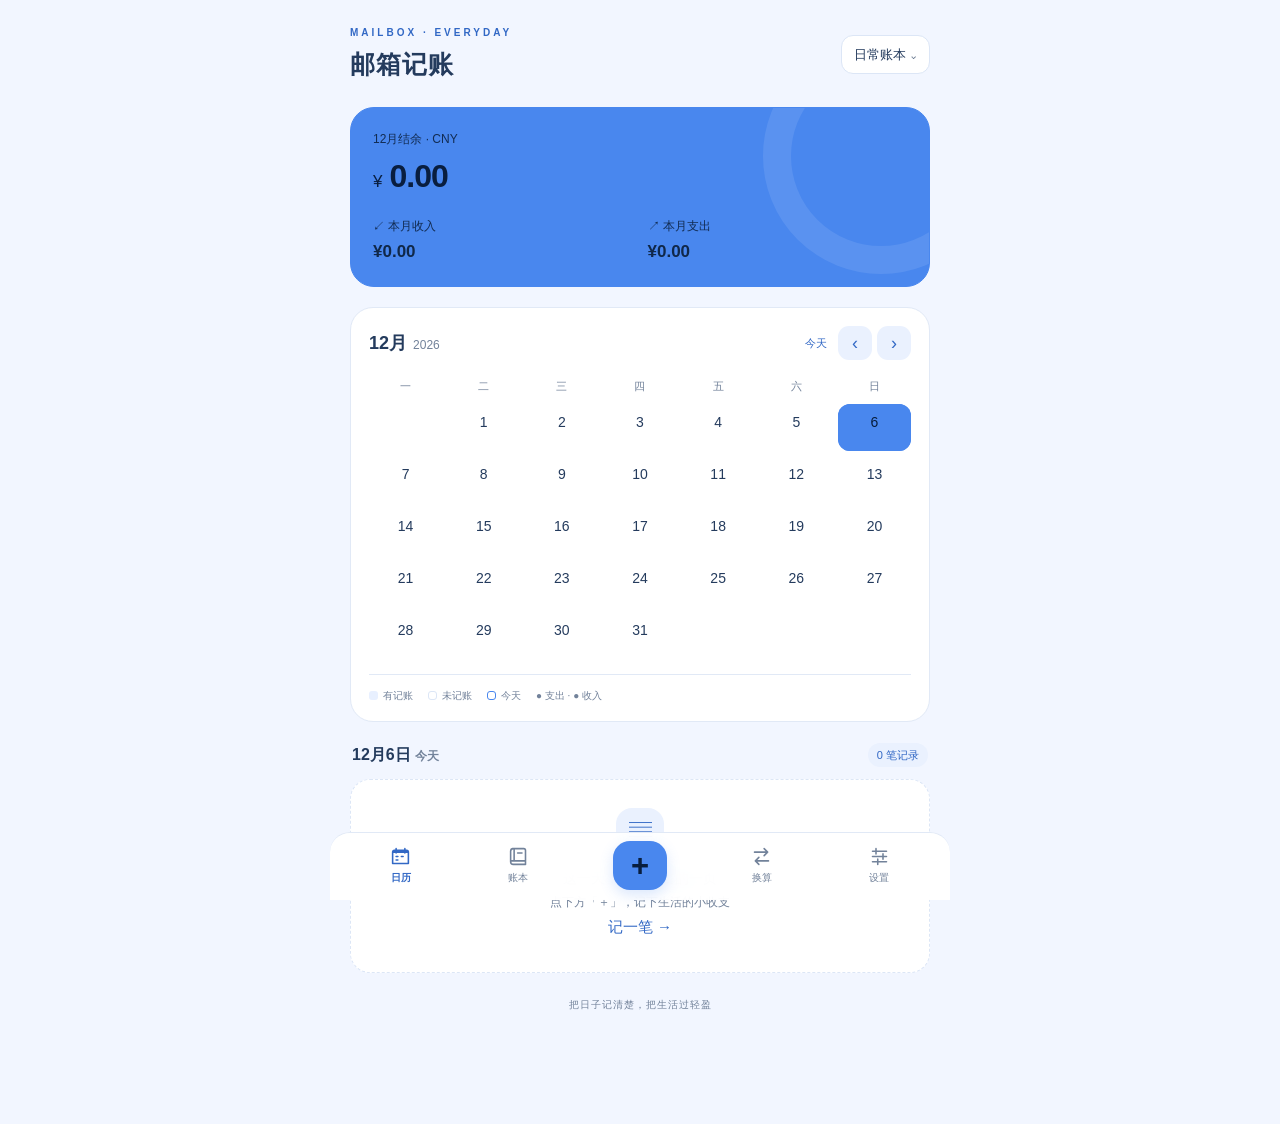
==== mailbox-ledger/app/src/main/assets/index.html @ 7784c0eb "Add files via upload" ====
<!DOCTYPE html>
<html lang="zh-CN"><head><meta charset="UTF-8"><meta name="viewport" content="width=device-width, initial-scale=1, viewport-fit=cover"><meta http-equiv="Content-Security-Policy" content="default-src 'self'; script-src 'self'; style-src 'self'; img-src 'self' data:; connect-src 'none'; object-src 'none'; base-uri 'none'"><title>邮箱记账</title><link rel="stylesheet" href="style.css"></head>
<body><div id="app"></div><div id="overlay" class="overlay hidden"><section id="sheet" class="sheet" role="dialog" aria-modal="true" aria-label="记账表单"></section></div><div id="toast" role="status"></div><script src="money.js"></script><script src="app.js"></script></body></html>
---- mailbox-ledger/app/src/main/assets/style.css ----
:root{--bg:#eff7fd;--blue:#2889c9;--ink:#203d54;--muted:#7991a4;--line:#e5eff6;--soft:#e4f2fc;--green:#368b79;--red:#c5756f}*{box-sizing:border-box}body{margin:0;background:var(--bg);color:var(--ink);font:15px/1.5 -apple-system,BlinkMacSystemFont,"Segoe UI","Noto Sans",sans-serif;-webkit-tap-highlight-color:transparent}button,input,select,textarea{font:inherit}button{cursor:pointer;border:0;color:inherit;background:none}button:disabled{opacity:.5;cursor:default}input,select,textarea{width:100%;border:1px solid #dce9f2;border-radius:13px;background:#f7fbfe;color:var(--ink);padding:13px 12px;outline:0;min-height:47px}input:focus,select:focus,textarea:focus{border-color:#66b0df;box-shadow:0 0 0 3px #e1f1fc}input[type=checkbox]{width:20px;min-height:20px;accent-color:var(--blue)}textarea{resize:vertical;min-height:80px}h1,h2,h3,p{margin:0}h1{font-size:25px;letter-spacing:1px}h2{font-size:21px}h3{font-size:16px}.wrap{max-width:620px;margin:auto;padding:25px 20px 112px}.header{display:flex;justify-content:space-between;align-items:center;margin-bottom:23px}.eyebrow{font-size:10px;font-weight:700;letter-spacing:3px;color:#73a2c3;margin-bottom:6px}.subtle{color:var(--muted);font-size:12px}.sun{width:46px;height:46px;border-radius:16px;background:#deeffb;display:grid;place-items:center;color:#328dca;font-size:27px}.book-switch{border:1px solid #d9eaf5;border-radius:12px;background:#ffffffb0;padding:9px 12px;max-width:170px;font-size:13px}.summary{background:linear-gradient(115deg,#d8edfc,#e7f5ff);border:1px solid #d3e9f9;border-radius:24px;padding:22px;position:relative;overflow:hidden;margin-bottom:20px}.summary:after{content:'';width:180px;height:180px;border:28px solid #ffffff33;border-radius:50%;position:absolute;right:-70px;top:-70px;pointer-events:none}.summary .label{font-size:12px;color:#6085a2}.balance{font-size:32px;font-weight:650;letter-spacing:-1px;margin:4px 0 17px;font-variant-numeric:tabular-nums;overflow-wrap:anywhere}.balance small{font-size:17px;font-weight:400;margin-right:7px;letter-spacing:0}.summary-bottom{display:grid;grid-template-columns:1fr 1fr;gap:15px}.stat-num{font-size:17px;font-weight:600;margin-top:4px;overflow-wrap:anywhere}.stat-num.in{color:#3e8a84}.stat-num.out{color:#437ca7}.card{background:white;border:1px solid #e5eff7;border-radius:23px;padding:18px;margin-bottom:19px}.monthbar{display:flex;align-items:center;justify-content:space-between;margin-bottom:18px}.monthtitle{font-size:18px;font-weight:650}.monthtitle small{font-size:12px;font-weight:400;color:var(--muted);margin-left:6px}.month-actions{display:flex;gap:5px;align-items:center}.round{height:34px;min-width:34px;border-radius:11px;background:#f0f7fc;color:#568bab;font-size:18px}.today-btn{font-size:11px;padding:6px;color:var(--blue)}.week,.days{display:grid;grid-template-columns:repeat(7,minmax(0,1fr));gap:5px}.week{font-size:11px;color:#8ca0b0;text-align:center;margin-bottom:9px}.day{height:47px;border-radius:12px;display:flex;flex-direction:column;align-items:center;justify-content:center;font-size:14px;position:relative;font-variant-numeric:tabular-nums;gap:3px}.day.recorded{background:#eaf5fd;color:#287fb7;font-weight:650}.day.today{box-shadow:inset 0 0 0 1px #79bae0}.day.selected{background:var(--blue);color:white;box-shadow:0 3px 8px #2889c922}.dots{height:6px;display:flex;gap:3px;align-items:center}.dot{display:inline-block;width:4px;height:4px;border-radius:50%;background:#4a9cd0}.dot.in{background:#69ae9e}.selected .dot{background:white}.legend{display:flex;gap:15px;align-items:center;border-top:1px solid #eff4f8;padding-top:13px;margin-top:15px;color:var(--muted);font-size:10px}.legend span{display:flex;align-items:center;gap:5px}.legend i{display:inline-block;width:9px;height:9px;border-radius:3px;background:#e2f1fc}.legend .unmarked{background:white;border:1px solid #dbe6ef}.legend .todaymark{background:white;border:1px solid #79bae0}.sectionhead{display:flex;align-items:center;justify-content:space-between;margin:21px 2px 12px}.pill{font-size:11px;background:#e1f0fa;padding:4px 9px;border-radius:20px;color:#6791ae}.empty{padding:28px 18px;text-align:center;background:#ffffffb0;border:1px dashed #d3e5f1;border-radius:20px}.empty-icon{margin:0 auto 12px;width:48px;height:48px;display:grid;place-items:center;border-radius:16px;background:#e9f4fd;color:#80afd0;font-size:23px}.empty p{font-size:14px;margin-bottom:4px}.entry{display:flex;gap:12px;align-items:center;background:white;border:1px solid #e6eff6;border-radius:17px;padding:15px;margin-bottom:10px;width:100%;text-align:left}.cat-icon{display:grid;place-items:center;width:42px;height:42px;flex-shrink:0;border-radius:14px;background:#eaf5fc;color:#5195be;font-size:19px}.entry-text{min-width:0;flex:1}.entry-title{font-size:14px;font-weight:550}.entry-note{font-size:11px;color:var(--muted);white-space:nowrap;overflow:hidden;text-overflow:ellipsis;margin-top:3px}.entry-value{text-align:right;max-width:47%;overflow-wrap:anywhere}.entry-value b{font-weight:600;font-size:15px}.entry-value small{display:block;font-size:10px;color:var(--muted);margin-top:3px}.income{color:var(--green)}.expense{color:#4b7290}.bottom{position:fixed;bottom:0;left:0;right:0;padding:8px 12px max(10px,env(safe-area-inset-bottom));background:#ffffffef;border-top:1px solid #e1edf6;display:flex;justify-content:space-around;align-items:center;z-index:20;backdrop-filter:blur(15px)}.navitem{font-size:10px;color:#92a7b7;min-width:46px;height:49px;display:flex;flex-direction:column;justify-content:center;align-items:center;gap:3px}.navitem.active{color:var(--blue);font-weight:650}.navitem svg{width:21px;height:21px;stroke:currentColor;stroke-width:1.8;fill:none;stroke-linecap:round;stroke-linejoin:round}.addbtn{width:54px;height:49px;border-radius:17px;background:var(--blue);color:white;font-size:31px;line-height:1;box-shadow:0 5px 12px #2889c931}.primary{background:var(--blue);color:white;border-radius:13px;padding:13px 18px;font-weight:550;width:100%;min-height:49px}.secondary{background:#eaf4fc;color:#4186b6;border-radius:13px;padding:12px 15px;min-height:46px}.danger{color:#bd6c64;background:#fff0ed}.form-row{display:grid;grid-template-columns:1fr 1fr;gap:12px}.field{margin:15px 0}.field label{display:block;font-size:12px;font-weight:550;color:#637f94;margin-bottom:7px}.help{font-size:11px;color:var(--muted);margin-top:7px;line-height:1.65}.notice{padding:12px 14px;background:#eaf5fd;border-radius:13px;color:#5c819c;font-size:12px;line-height:1.7;margin:13px 0}.error{background:#fff3ed;color:#aa7052}.row{display:flex;align-items:center;gap:10px}.spread{justify-content:space-between}.overlay{position:fixed;inset:0;background:#15395455;z-index:50;display:flex;align-items:flex-end;justify-content:center}.hidden{display:none!important}.sheet{width:100%;max-width:620px;max-height:94%;overflow-y:auto;background:white;border-radius:27px 27px 0 0;padding:12px 23px 26px;overscroll-behavior:contain;box-shadow:0 -10px 60px #174c7520}.handle{width:35px;height:4px;border-radius:5px;background:#d8e7f0;margin:0 auto 15px}.sheethead{display:flex;align-items:center;justify-content:space-between;margin-bottom:18px}.close{width:33px;height:33px;background:#f0f6fa;border-radius:50%;font-size:22px;color:#7895aa}.seg{display:flex;gap:5px;background:#eff6fb;border-radius:14px;padding:5px}.seg button{flex:1;padding:9px;border-radius:10px;color:#849bac}.seg button.on{background:white;box-shadow:0 2px 6px #5685a315;color:var(--blue);font-weight:600}.biginput{font-size:30px;font-weight:600;padding:14px;letter-spacing:1px}.rate-result{background:#f0f8fd;padding:14px;border-radius:14px;margin:13px 0;overflow-wrap:anywhere}.rate-result strong{font-size:24px;color:var(--blue)}.rate-result p{font-size:12px;color:#648ba7;margin-top:5px}.rate-tools{display:flex;justify-content:space-between;margin-top:8px;font-size:12px}.link{color:var(--blue);padding:5px 0}.bookcard{background:white;border:1px solid #e1edf6;border-radius:20px;padding:18px;margin-bottom:13px}.bookcard.current{border-color:#8cc6e9}.bookname{font-size:17px;font-weight:600;overflow-wrap:anywhere}.bookmeta{color:var(--muted);font-size:11px;margin-top:3px}.book-actions{display:flex;gap:16px;margin-top:14px;font-size:12px;color:var(--blue)}.pageintro{color:var(--muted);font-size:12px;margin:-10px 0 22px}.setting-row{display:flex;align-items:center;justify-content:space-between;gap:14px;margin:14px 0}.setting-title{font-size:14px}.setting-row .help{margin-top:2px}.smallbutton{font-size:12px;padding:8px 13px;border-radius:10px;background:#eaf4fc;color:#468ab8}.divider{height:1px;background:var(--line);margin:18px 0}.swap{display:block;margin:8px auto;color:var(--blue);background:#e7f3fc;width:42px;height:36px;border-radius:12px;font-size:20px}.actionstack{display:flex;flex-direction:column;gap:10px}.detail-row{display:flex;gap:15px;justify-content:space-between;padding:11px 0;border-bottom:1px solid #eef3f7;font-size:13px}.detail-row span:first-child{color:var(--muted);flex-shrink:0}.detail-row span:last-child{text-align:right;white-space:pre-wrap;overflow-wrap:anywhere}#toast{position:fixed;bottom:105px;left:50%;transform:translateX(-50%);max-width:85%;width:max-content;background:#264a65eb;color:white;padding:11px 18px;border-radius:13px;font-size:13px;z-index:100;display:none}.footer-note{text-align:center;font-size:10px;color:#92aaba;margin-top:24px;letter-spacing:1px}.confirm-actions{display:grid;grid-template-columns:1fr 1fr;gap:12px;margin-top:20px}.bookchoose{width:100%;padding:15px;display:flex;justify-content:space-between;border-bottom:1px solid var(--line);text-align:left}.days .blank{height:47px}@media(max-width:350px){.wrap{padding:20px 12px 110px}.card{padding:13px}.day,.days .blank{height:42px}.days,.week{gap:3px}.balance{font-size:28px}.sheet{padding:12px 16px 25px}}@media(min-width:700px){.bottom{left:50%;transform:translateX(-50%);max-width:620px;width:100%;border-radius:20px 20px 0 0}.overlay{align-items:center}.sheet{border-radius:26px;max-height:90%}} 

/* 邮箱主题：图片背景蓝 #4987EE，明暗模式仅调整中性表面与文字。 */
:root{color-scheme:light;--bg:#f2f6ff;--blue:#4987ee;--ink:#243b5d;--muted:#72829a;--line:#e1e9f6;--soft:#eaf1fe;--surface:#fff;--field:#f6f9ff;--border:#dce6f6;--link:#3268c5;--record:#e8f0ff;--green:#31826e;--toast:#243d63ef;--danger-bg:#fff0ed;--danger-text:#a85e55;--overlay:#152c5359;--nav:#ffffffef}
:root[data-theme=dark]{color-scheme:dark;--bg:#090d14;--ink:#e9effb;--muted:#9aabc2;--line:#283348;--soft:#1c2a43;--surface:#141a25;--field:#101620;--border:#2b3950;--link:#8db6ff;--record:#1b3053;--green:#7fceb5;--toast:#334a70f5;--danger-bg:#362322;--danger-text:#f0aaa0;--overlay:#00000099;--nav:#141a25f2}
body{background:var(--bg);color:var(--ink)}
input,select,textarea{background:var(--field);border-color:var(--border);color:var(--ink)}
input:focus,select:focus,textarea:focus{border-color:var(--blue);box-shadow:0 0 0 3px var(--soft)}
input::placeholder,textarea::placeholder{color:var(--muted);opacity:.9}
.eyebrow{color:var(--link)}.book-switch{background:var(--surface);border-color:var(--border)}
.summary{background:#4987ee;border-color:#4987ee}.summary .label{color:#122c53}.balance{color:#091e3f}.stat-num.in,.stat-num.out{color:#102849}
.summary:after{border-color:#ffffff18}.summary .label,.summary .stat-num{position:relative;z-index:1}
.card,.entry,.bookcard{background:var(--surface);border-color:var(--line)}.empty{background:var(--surface);border-color:var(--border)}
.round,.pill,.empty-icon,.cat-icon,.secondary,.smallbutton,.swap{background:var(--soft);color:var(--link)}
.day.recorded{background:var(--record);color:var(--link)}.day.today{box-shadow:inset 0 0 0 1px var(--blue)}.day.selected{background:var(--blue);color:#071d3d}
.day .dot{background:var(--blue)}.day .dot.in{background:var(--green)}.day.selected .dot{background:#0c264b}.day.selected .dot.in{background:#d0ffed}
.week,.legend{color:var(--muted)}.legend{border-color:var(--line)}.legend i{background:var(--record)}.legend .unmarked{background:var(--surface);border-color:var(--border)}.legend .todaymark{background:var(--surface);border-color:var(--blue)}
.bottom{background:var(--nav);border-color:var(--line)}.navitem{color:var(--muted)}.navitem.active{color:var(--link)}
.addbtn,.primary{background:var(--blue);color:#081e3e;font-weight:650}.addbtn{box-shadow:0 5px 14px #4987ee33}
.entry-title{color:var(--ink)}.income{color:var(--green)}.expense{color:var(--ink)}
.overlay{background:var(--overlay)}.sheet{background:var(--surface)}.handle{background:var(--border)}.close{background:var(--soft);color:var(--muted)}
.seg{background:var(--field)}.seg button{color:var(--muted)}.seg button.on{background:var(--soft);color:var(--link);box-shadow:none}
.field label,.help,.subtle,.monthtitle small,.bookmeta,.footer-note{color:var(--muted)}
.notice,.rate-result{background:var(--soft);color:var(--muted)}.rate-result strong,.rate-result p,.link,.today-btn{color:var(--link)}
.error,.danger,.primary.danger{background:var(--danger-bg);color:var(--danger-text)}
.bookcard.current{border-color:var(--blue)}.book-actions{color:var(--link)}.detail-row{border-color:var(--line)}
.brand-avatar{width:48px;height:48px;object-fit:cover;border-radius:12px;display:block}
#toast{background:var(--toast);color:#fff}
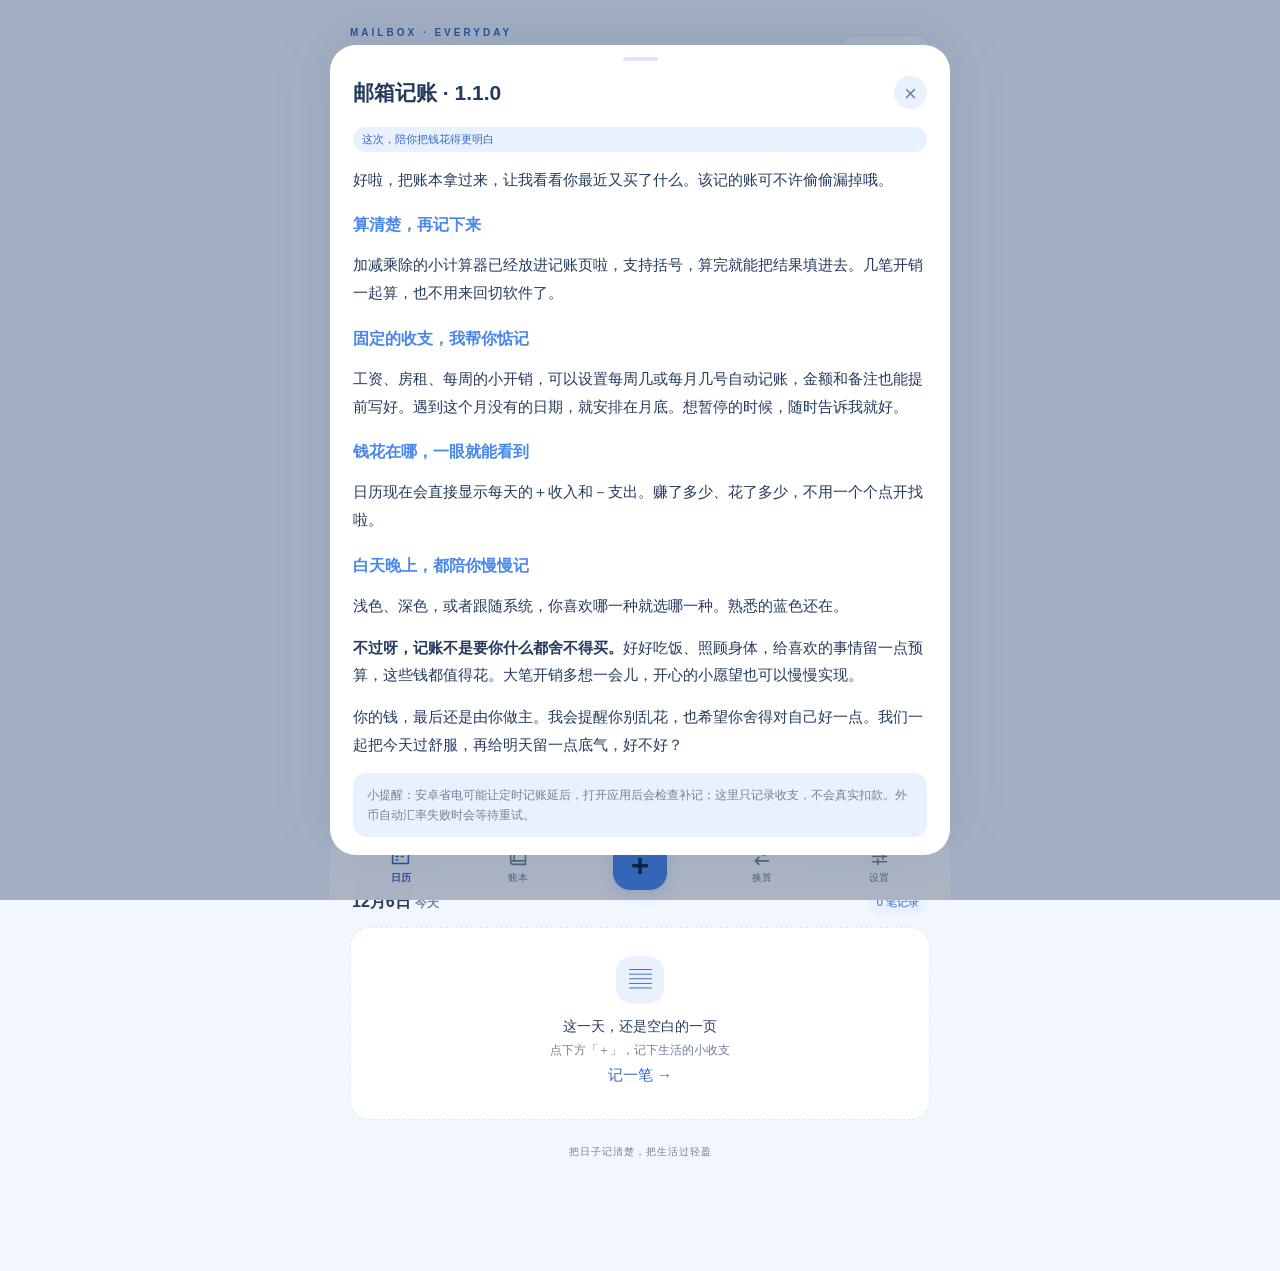
==== commit 96a2939d: "Add files via upload 1.1.0更新！！！" ====
--- a/mailbox-ledger/app/src/main/assets/index.html
+++ b/mailbox-ledger/app/src/main/assets/index.html
@@ -1,3 +1,3 @@
 <!DOCTYPE html>
 <html lang="zh-CN"><head><meta charset="UTF-8"><meta name="viewport" content="width=device-width, initial-scale=1, viewport-fit=cover"><meta http-equiv="Content-Security-Policy" content="default-src 'self'; script-src 'self'; style-src 'self'; img-src 'self' data:; connect-src 'none'; object-src 'none'; base-uri 'none'"><title>邮箱记账</title><link rel="stylesheet" href="style.css"></head>
-<body><div id="app"></div><div id="overlay" class="overlay hidden"><section id="sheet" class="sheet" role="dialog" aria-modal="true" aria-label="记账表单"></section></div><div id="toast" role="status"></div><script src="money.js"></script><script src="app.js"></script></body></html>
+<body><div id="app"></div><div id="overlay" class="overlay hidden"><section id="sheet" class="sheet" role="dialog" aria-modal="true" aria-label="记账表单"></section></div><div id="toast" role="status"></div><script src="money.js"></script><script src="calculator.js"></script><script src="recurrence.js"></script><script src="app.js"></script></body></html>
--- a/mailbox-ledger/app/src/main/assets/style.css
+++ b/mailbox-ledger/app/src/main/assets/style.css
@@ -26,3 +26,8 @@
 .bookcard.current{border-color:var(--blue)}.book-actions{color:var(--link)}.detail-row{border-color:var(--line)}
 .brand-avatar{width:48px;height:48px;object-fit:cover;border-radius:12px;display:block}
 #toast{background:var(--toast);color:#fff}
+
+/* Daily income and expense values, always visible in calendar cells. */
+.days,.week{gap:4px}.day,.days .blank{height:67px}.day{justify-content:flex-start;padding:5px 1px 3px;gap:1px}.day-totals{display:flex;flex-direction:column;width:100%;line-height:1.25;gap:1px;margin-top:2px}.day-totals span{display:block;font-size:9px;font-weight:550;white-space:normal;overflow-wrap:anywhere;letter-spacing:-.4px}.day-totals .tiny{font-size:7px;letter-spacing:-.5px}.day-income{color:var(--green)}.day-expense{color:var(--link)}.day.selected .day-income{color:#062e26}.day.selected .day-expense{color:#081e3e}.schedule-shortcut{display:flex;justify-content:space-between;align-items:center;margin:5px 2px 12px}.schedule-from-entry{width:100%;margin-top:12px}.book-actions{flex-wrap:wrap;gap:12px}.calc-panel{background:var(--field);border:1px solid var(--border);padding:13px;border-radius:16px;margin:10px 0}.calc-grid{display:grid;grid-template-columns:repeat(4,1fr);gap:7px;margin:12px 0}.calc-grid button{background:var(--surface);border:1px solid var(--border);border-radius:11px;font-size:19px;min-height:42px}.calc-grid .calc-op{background:var(--soft);color:var(--link)}#calc-expression{font-size:20px;margin-top:7px}#schedule-run{min-width:100px;white-space:nowrap}#schedule-result{margin-bottom:14px}.legend{flex-wrap:wrap;gap:10px}.bookcard .stat-num{color:var(--ink)}@media(max-width:350px){.day,.days .blank{height:66px}.days,.week{gap:2px}.day-totals span{font-size:8px}.day-totals .tiny{font-size:7px}}
+
+.release-notes p{margin:14px 0;line-height:1.85}.release-notes h3{margin-top:20px;color:var(--blue)}.release-notes .primary{margin-top:16px}
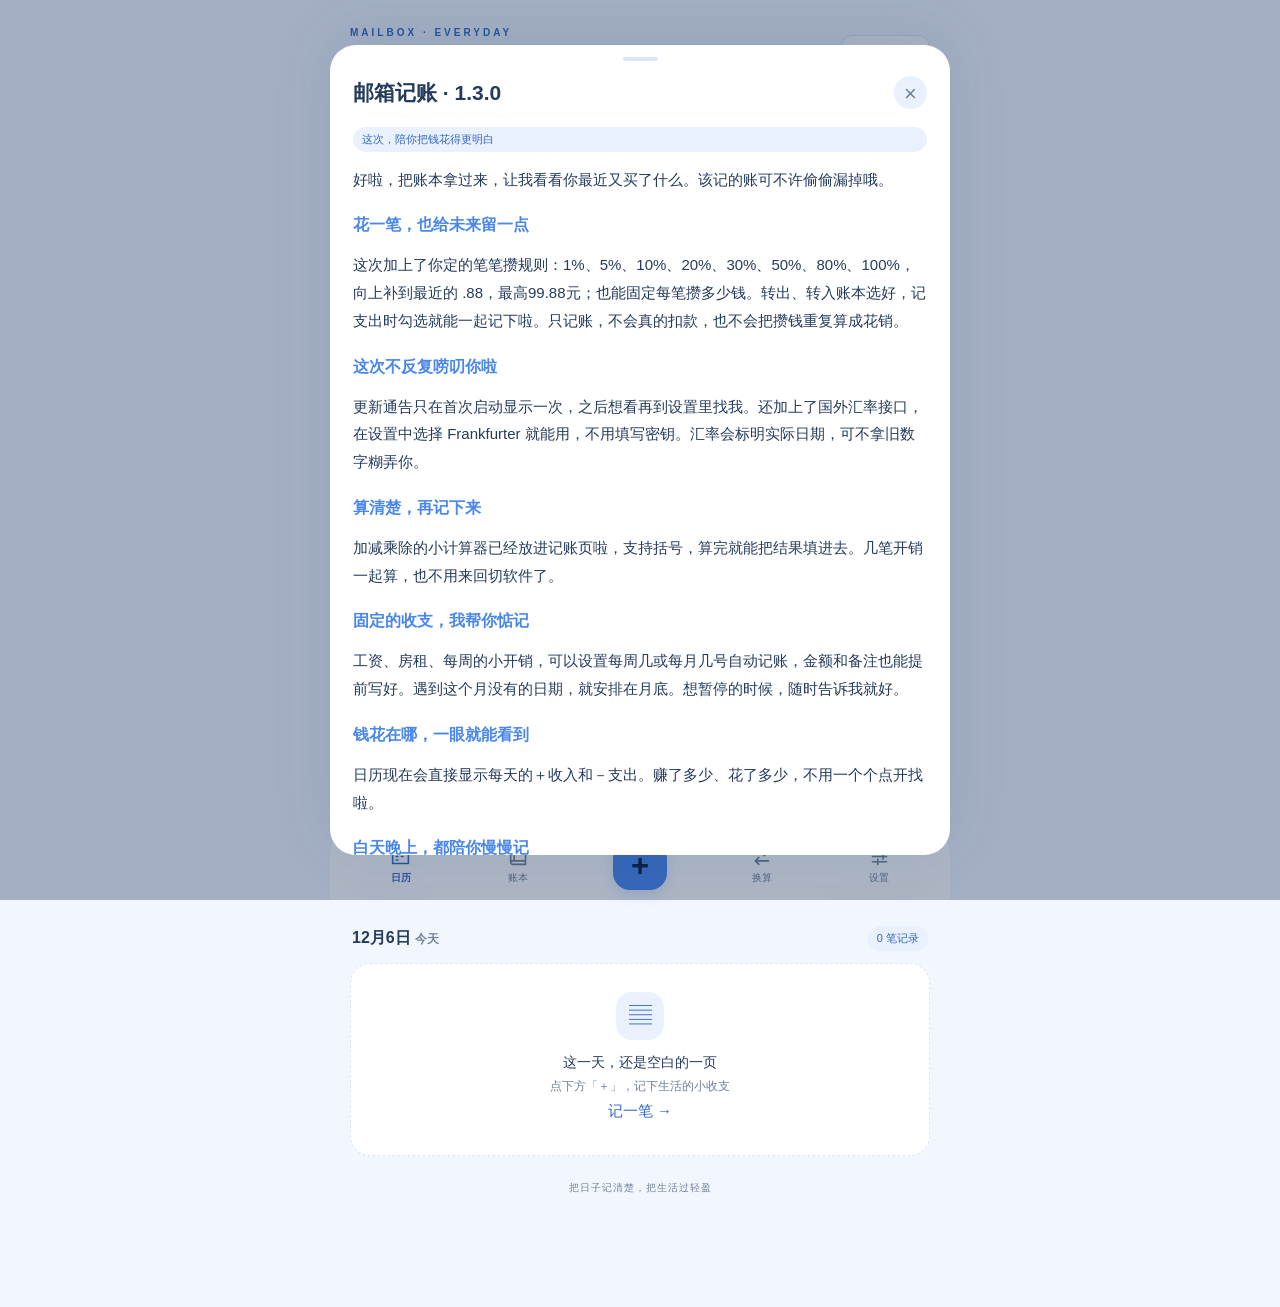
==== commit 1ef84b13: "Add files via upload" ====
--- a/mailbox-ledger/app/src/main/assets/index.html
+++ b/mailbox-ledger/app/src/main/assets/index.html
@@ -1,3 +1,3 @@
 <!DOCTYPE html>
 <html lang="zh-CN"><head><meta charset="UTF-8"><meta name="viewport" content="width=device-width, initial-scale=1, viewport-fit=cover"><meta http-equiv="Content-Security-Policy" content="default-src 'self'; script-src 'self'; style-src 'self'; img-src 'self' data:; connect-src 'none'; object-src 'none'; base-uri 'none'"><title>邮箱记账</title><link rel="stylesheet" href="style.css"></head>
-<body><div id="app"></div><div id="overlay" class="overlay hidden"><section id="sheet" class="sheet" role="dialog" aria-modal="true" aria-label="记账表单"></section></div><div id="toast" role="status"></div><script src="money.js"></script><script src="calculator.js"></script><script src="recurrence.js"></script><script src="app.js"></script></body></html>
+<body><div id="app"></div><div id="overlay" class="overlay hidden"><section id="sheet" class="sheet" role="dialog" aria-modal="true" aria-label="记账表单"></section></div><div id="toast" role="status"></div><script src="money.js"></script><script src="calculator.js"></script><script src="recurrence.js"></script><script src="savings.js"></script><script src="savings-ui.js"></script><script src="app.js"></script></body></html>
--- a/mailbox-ledger/app/src/main/assets/style.css
+++ b/mailbox-ledger/app/src/main/assets/style.css
@@ -31,3 +31,5 @@
 .days,.week{gap:4px}.day,.days .blank{height:67px}.day{justify-content:flex-start;padding:5px 1px 3px;gap:1px}.day-totals{display:flex;flex-direction:column;width:100%;line-height:1.25;gap:1px;margin-top:2px}.day-totals span{display:block;font-size:9px;font-weight:550;white-space:normal;overflow-wrap:anywhere;letter-spacing:-.4px}.day-totals .tiny{font-size:7px;letter-spacing:-.5px}.day-income{color:var(--green)}.day-expense{color:var(--link)}.day.selected .day-income{color:#062e26}.day.selected .day-expense{color:#081e3e}.schedule-shortcut{display:flex;justify-content:space-between;align-items:center;margin:5px 2px 12px}.schedule-from-entry{width:100%;margin-top:12px}.book-actions{flex-wrap:wrap;gap:12px}.calc-panel{background:var(--field);border:1px solid var(--border);padding:13px;border-radius:16px;margin:10px 0}.calc-grid{display:grid;grid-template-columns:repeat(4,1fr);gap:7px;margin:12px 0}.calc-grid button{background:var(--surface);border:1px solid var(--border);border-radius:11px;font-size:19px;min-height:42px}.calc-grid .calc-op{background:var(--soft);color:var(--link)}#calc-expression{font-size:20px;margin-top:7px}#schedule-run{min-width:100px;white-space:nowrap}#schedule-result{margin-bottom:14px}.legend{flex-wrap:wrap;gap:10px}.bookcard .stat-num{color:var(--ink)}@media(max-width:350px){.day,.days .blank{height:66px}.days,.week{gap:2px}.day-totals span{font-size:8px}.day-totals .tiny{font-size:7px}}
 
 .release-notes p{margin:14px 0;line-height:1.85}.release-notes h3{margin-top:20px;color:var(--blue)}.release-notes .primary{margin-top:16px}
+
+.saving-account{padding:16px 0;border-bottom:1px solid var(--line);margin-bottom:12px}.saving-history{display:block;width:100%;text-align:left;padding:15px 0;border-bottom:1px solid var(--line);overflow-wrap:anywhere}.saving-entry{margin-top:16px}.saving-block{display:block}.saving-entry .notice{overflow-wrap:anywhere}
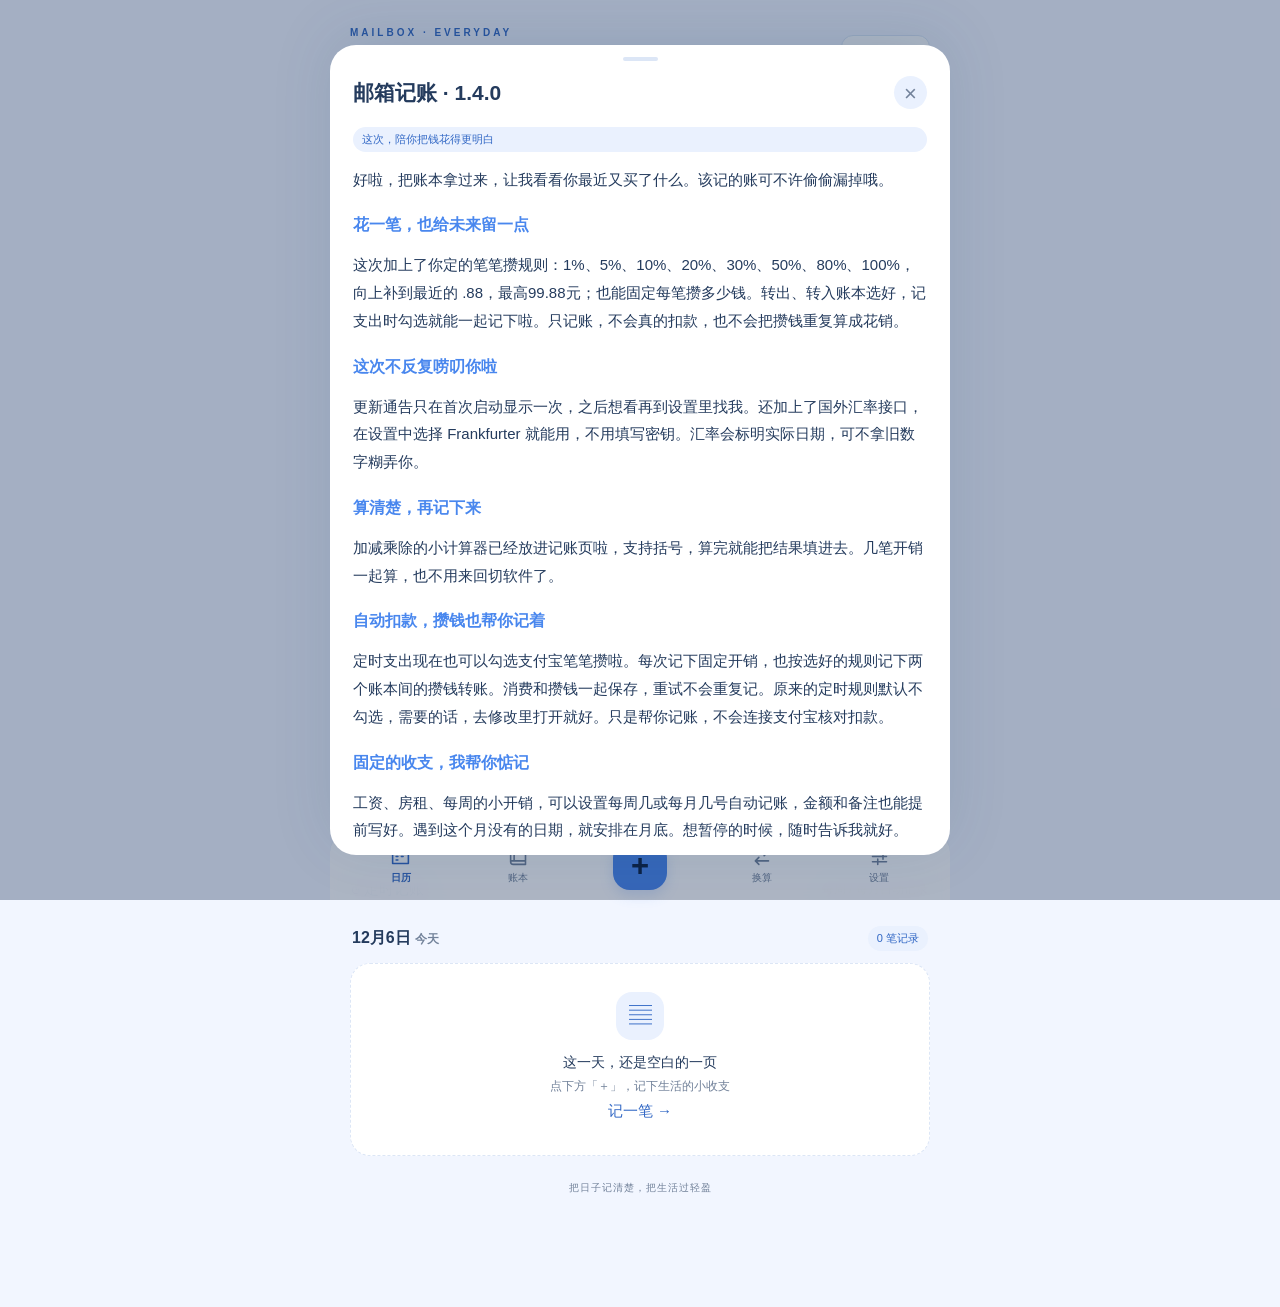
==== commit ef43347a: "Add files via upload" ====
--- a/mailbox-ledger/app/src/main/assets/index.html
+++ b/mailbox-ledger/app/src/main/assets/index.html
@@ -1,3 +1,3 @@
 <!DOCTYPE html>
 <html lang="zh-CN"><head><meta charset="UTF-8"><meta name="viewport" content="width=device-width, initial-scale=1, viewport-fit=cover"><meta http-equiv="Content-Security-Policy" content="default-src 'self'; script-src 'self'; style-src 'self'; img-src 'self' data:; connect-src 'none'; object-src 'none'; base-uri 'none'"><title>邮箱记账</title><link rel="stylesheet" href="style.css"></head>
-<body><div id="app"></div><div id="overlay" class="overlay hidden"><section id="sheet" class="sheet" role="dialog" aria-modal="true" aria-label="记账表单"></section></div><div id="toast" role="status"></div><script src="money.js"></script><script src="calculator.js"></script><script src="recurrence.js"></script><script src="savings.js"></script><script src="savings-ui.js"></script><script src="app.js"></script></body></html>
+<body><div id="app"></div><div id="overlay" class="overlay hidden"><section id="sheet" class="sheet" role="dialog" aria-modal="true" aria-label="记账表单"></section></div><div id="toast" role="status"></div><script src="money.js"></script><script src="calculator.js"></script><script src="recurrence.js"></script><script src="savings.js"></script><script src="savings-ui.js"></script><script src="schedule-summary.js"></script><script src="app.js"></script></body></html>
